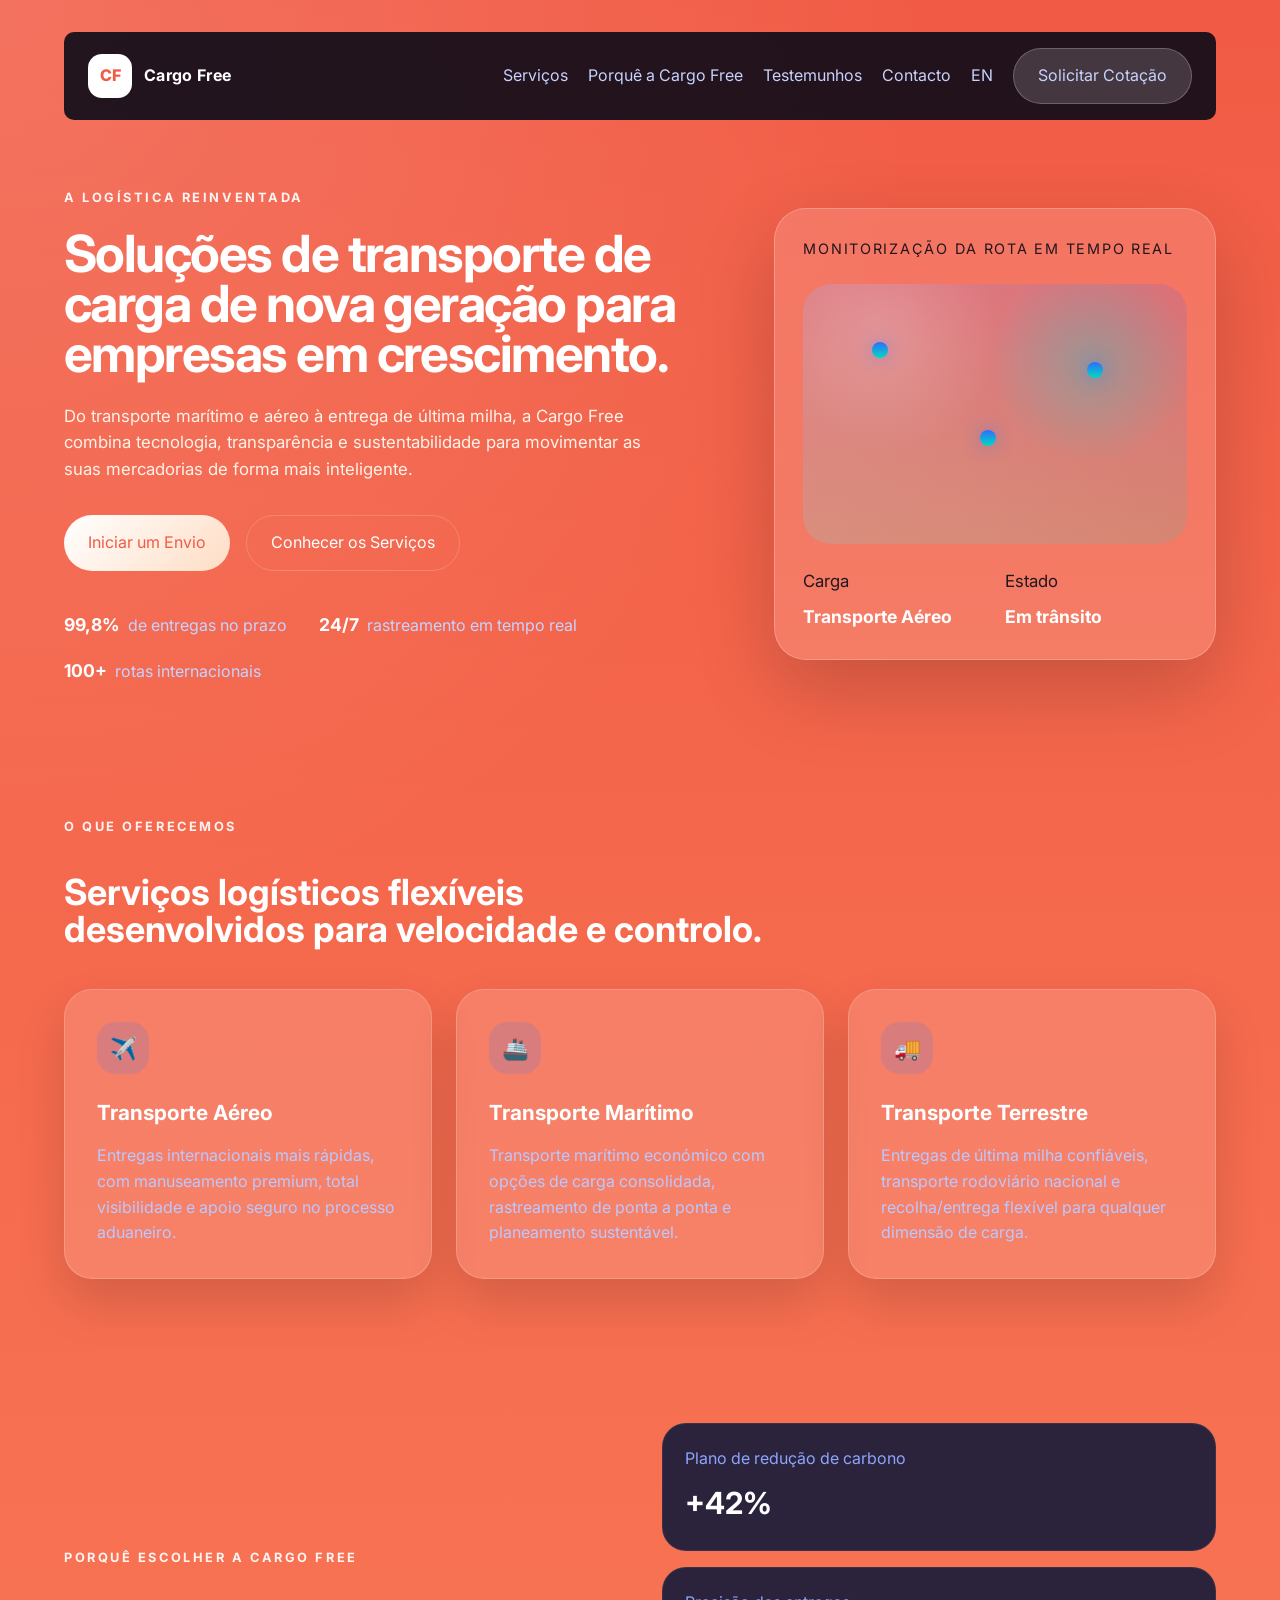
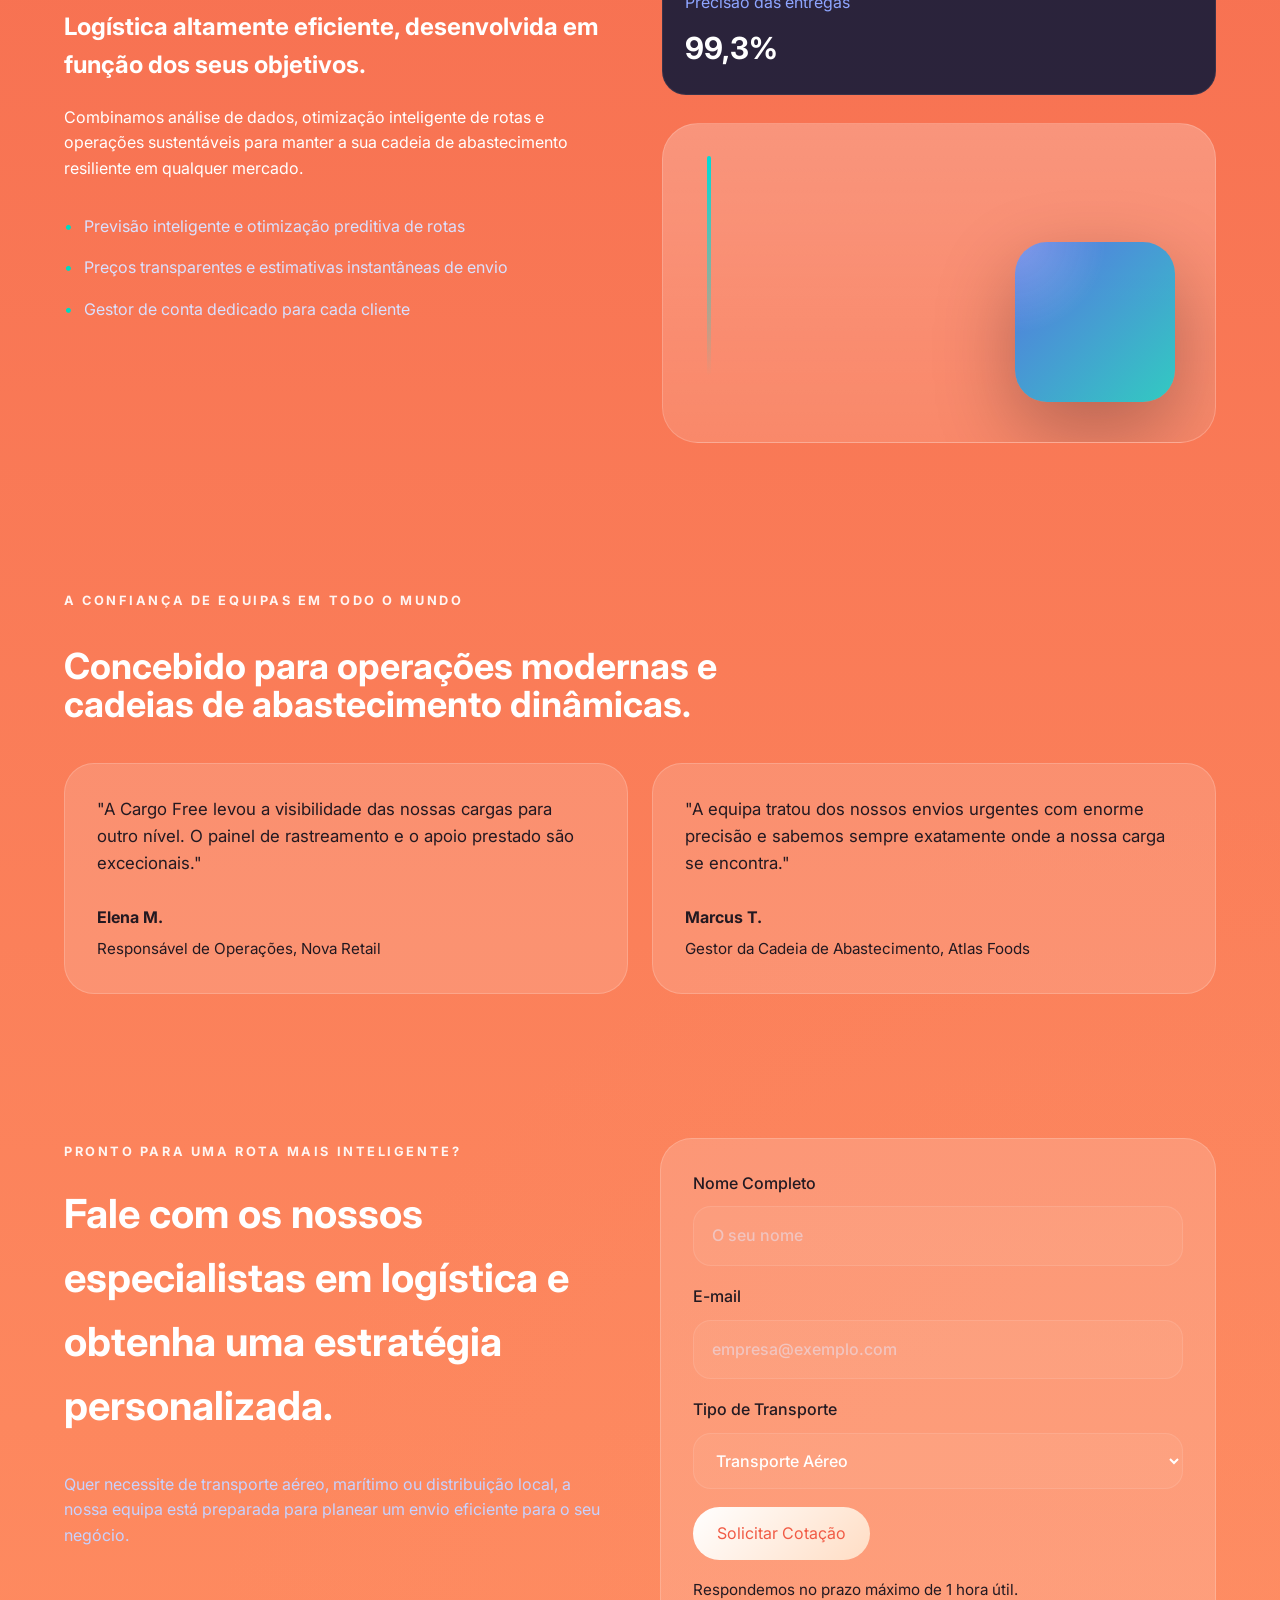
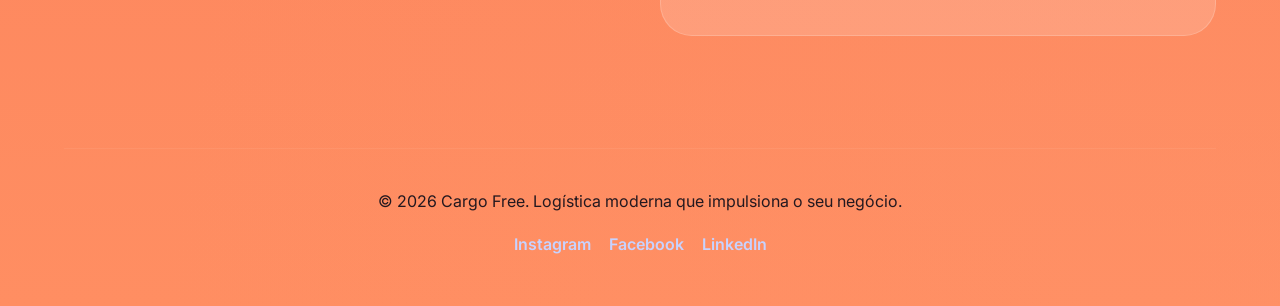
==== pt.html @ 32e4dc3b "first commit" ====
<!DOCTYPE html>
<html lang="pt">
<head>
  <meta charset="UTF-8" />
  <meta name="viewport" content="width=device-width, initial-scale=1.0" />
  <title>Cargo Free | Logística Moderna</title>
  <meta name="description" content="A Cargo Free oferece soluções logísticas inteligentes com transporte de carga, rastreamento em tempo real e envios sustentáveis." />
  <link rel="preconnect" href="https://fonts.googleapis.com" />
  <link rel="preconnect" href="https://fonts.gstatic.com" crossorigin />
  <link href="https://fonts.googleapis.com/css2?family=Inter:wght@400;500;600;700;800&display=swap" rel="stylesheet" />
  <link rel="stylesheet" href="style.css" />
</head>
<body>
  <div class="page-shell">
    <header class="site-header">
      <div class="brand-row">
        <a class="brand" href="#home">
          <span class="brand-mark">CF</span>
          <span class="brand-text">Cargo Free</span>
        </a>
        <button class="nav-toggle" aria-label="Abrir navegação">
          <span></span><span></span><span></span>
        </button>
      </div>

      <nav class="nav-panel">
        <a href="#services">Serviços</a>
        <a href="#why">Porquê a Cargo Free</a>
        <a href="#testimonials">Testemunhos</a>
        <a href="#contact">Contacto</a>
        <a href="index.html">EN</a>
        <a class="button button-secondary" href="#quote">Solicitar Cotação</a>
      </nav>
    </header>

    <main>
      <section class="hero" id="home">
        <div class="hero-copy">
          <span class="eyebrow">A logística reinventada</span>

          <h1>Soluções de transporte de carga de nova geração para empresas em crescimento.</h1>

          <p>
            Do transporte marítimo e aéreo à entrega de última milha,
            a Cargo Free combina tecnologia, transparência e sustentabilidade
            para movimentar as suas mercadorias de forma mais inteligente.
          </p>

          <div class="hero-actions">
            <a class="button button-primary" href="#contact">Iniciar um Envio</a>
            <a class="button button-ghost" href="#services">Conhecer os Serviços</a>
          </div>

          <ul class="hero-stats">
            <li><strong>99,8%</strong> de entregas no prazo</li>
            <li><strong>24/7</strong> rastreamento em tempo real</li>
            <li><strong>100+</strong> rotas internacionais</li>
          </ul>
        </div>

        <div class="hero-visual">
          <div class="visual-card">
            <div class="visual-tag">Monitorização da rota em tempo real</div>

            <div class="visual-map">
              <div class="dot dot-1"></div>
              <div class="dot dot-2"></div>
              <div class="dot dot-3"></div>
            </div>

            <div class="visual-details">
              <div>
                <p>Carga</p>
                <strong>Transporte Aéreo</strong>
              </div>

              <div>
                <p>Estado</p>
                <strong>Em trânsito</strong>
              </div>
            </div>
          </div>
        </div>
      </section>

      <section class="services" id="services">
        <div class="section-header">
          <span class="eyebrow">O que oferecemos</span>

          <h2>Serviços logísticos flexíveis desenvolvidos para velocidade e controlo.</h2>
        </div>

        <div class="service-grid">
          <article class="service-card">
            <span class="card-icon">✈️</span>
            <h3>Transporte Aéreo</h3>
            <p>
              Entregas internacionais mais rápidas, com manuseamento premium,
              total visibilidade e apoio seguro no processo aduaneiro.
            </p>
          </article>

          <article class="service-card">
            <span class="card-icon">🚢</span>
            <h3>Transporte Marítimo</h3>
            <p>
              Transporte marítimo económico com opções de carga consolidada,
              rastreamento de ponta a ponta e planeamento sustentável.
            </p>
          </article>

          <article class="service-card">
            <span class="card-icon">🚚</span>
            <h3>Transporte Terrestre</h3>
            <p>
              Entregas de última milha confiáveis, transporte rodoviário nacional
              e recolha/entrega flexível para qualquer dimensão de carga.
            </p>
          </article>
        </div>
      </section>

      <section class="feature-split" id="why">
        <div class="feature-copy">
          <span class="eyebrow">Porquê escolher a Cargo Free</span>

          <h2>Logística altamente eficiente, desenvolvida em função dos seus objetivos.</h2>

          <p>
            Combinamos análise de dados, otimização inteligente de rotas e
            operações sustentáveis para manter a sua cadeia de abastecimento
            resiliente em qualquer mercado.
          </p>

          <ul class="feature-list">
            <li>Previsão inteligente e otimização preditiva de rotas</li>
            <li>Preços transparentes e estimativas instantâneas de envio</li>
            <li>Gestor de conta dedicado para cada cliente</li>
          </ul>
        </div>

        <div class="feature-visual">
          <div class="metric-card">
            <div>
              <p>Plano de redução de carbono</p>
              <strong>+42%</strong>
            </div>

            <div>
              <p>Precisão das entregas</p>
              <strong>99,3%</strong>
            </div>
          </div>

          <div class="visual-hero">
            <div class="line-glow"></div>
            <div class="cargo-stack"></div>
          </div>
        </div>
      </section>

      <section class="testimonials" id="testimonials">
        <div class="section-header">
          <span class="eyebrow">A confiança de equipas em todo o mundo</span>

          <h2>Concebido para operações modernas e cadeias de abastecimento dinâmicas.</h2>
        </div>

        <div class="quote-grid">
          <article class="quote-card">
            <p>
              "A Cargo Free levou a visibilidade das nossas cargas para outro nível.
              O painel de rastreamento e o apoio prestado são excecionais."
            </p>

            <footer>
              <strong>Elena M.</strong>
              <span>Responsável de Operações, Nova Retail</span>
            </footer>
          </article>

          <article class="quote-card">
            <p>
              "A equipa tratou dos nossos envios urgentes com enorme precisão e
              sabemos sempre exatamente onde a nossa carga se encontra."
            </p>

            <footer>
              <strong>Marcus T.</strong>
              <span>Gestor da Cadeia de Abastecimento, Atlas Foods</span>
            </footer>
          </article>
        </div>
      </section>

      <section class="contact-panel" id="contact">
        <div class="contact-copy">
          <span class="eyebrow">Pronto para uma rota mais inteligente?</span>

          <h2>Fale com os nossos especialistas em logística e obtenha uma estratégia personalizada.</h2>

          <p>
            Quer necessite de transporte aéreo, marítimo ou distribuição local,
            a nossa equipa está preparada para planear um envio eficiente para o seu negócio.
          </p>
        </div>

        <form class="contact-form" id="quote" action="#" method="post">
          <label>
            Nome Completo
            <input type="text" name="name" placeholder="O seu nome" required />
          </label>

          <label>
            E-mail
            <input type="email" name="email" placeholder="empresa@exemplo.com" required />
          </label>

          <label>
            Tipo de Transporte
            <select name="service" required>
              <option value="air">Transporte Aéreo</option>
              <option value="ocean">Transporte Marítimo</option>
              <option value="ground">Transporte Terrestre</option>
              <option value="custom">Logística Personalizada</option>
            </select>
          </label>

          <button class="button button-primary" type="submit">
            Solicitar Cotação
          </button>

          <p class="form-note">
            Respondemos no prazo máximo de 1 hora útil.
          </p>
        </form>
      </section>
    </main>

    <footer class="site-footer">
      <p>© 2026 Cargo Free. Logística moderna que impulsiona o seu negócio.</p>
      <div class="social-links">
        <a href="https://www.instagram.com" target="_blank" rel="noopener noreferrer">Instagram</a>
        <a href="https://www.facebook.com" target="_blank" rel="noopener noreferrer">Facebook</a>
        <a href="https://www.linkedin.com" target="_blank" rel="noopener noreferrer">LinkedIn</a>
      </div>
    </footer>
  </div>

  <script src="script.js"></script>
</body>
</html>
---- style.css ----
* {
  box-sizing: border-box;
}

:root {
  color-scheme: dark;
  font-family: 'Inter', sans-serif;
  font-size: 16px;
  line-height: 1.6;
  color: #ffffff;
  background: #f15b45;
  --bg: #f15b45;
  --bg-soft: #ff8d6a;
  --surface: rgba(255,255,255,0.14);
  --surface-strong: rgba(255,255,255,0.18);
  --text: #ffffff;
  --text-muted: rgba(255,255,255,0.88);
  --accent: #ffe9d7;
}

html, body {
  margin: 0;
  min-height: 100%;
}

body {
  background: radial-gradient(circle at top left, rgba(255, 255, 255, 0.14), transparent 25%),
              radial-gradient(circle at bottom right, rgba(255, 150, 110, 0.28), transparent 30%),
              linear-gradient(180deg, #f15b45 0%, #ff8e62 100%);
}

button, input, select {
  font: inherit;
}

.page-shell {
  max-width: 1200px;
  margin: 0 auto;
  padding: 32px 24px 48px;
}

.site-header {
  display: flex;
  justify-content: space-between;
  align-items: center;
  gap: 24px;
  position: sticky;
  top: 0;
  z-index: 20;
  padding: 16px 24px;
  background: rgba(5, 8, 22, 0.88);
  backdrop-filter: blur(18px);
  border-radius: 10px;
}

.brand-row {
  display: flex;
  align-items: center;
  gap: 16px;
}

.brand {
  display: flex;
  align-items: center;
  gap: 12px;
  text-decoration: none;
  color: inherit;
}

.brand-mark {
  width: 44px;
  height: 44px;
  display: grid;
  place-items: center;
  border-radius: 14px;
  background: #ffffff;
  color: #f15b45;
  font-weight: 800;
}

.brand-text {
  font-weight: 700;
  letter-spacing: 0.02em;
}

.nav-toggle {
  display: none;
  border: 0;
  background: transparent;
  cursor: pointer;
  padding: 6px;
}

.nav-toggle span {
  display: block;
  width: 24px;
  height: 2px;
  border-radius: 999px;
  background: #e7e9ff;
  margin: 5px 0;
}

.nav-panel {
  display: flex;
  flex-wrap: wrap;
  justify-content: flex-end;
  gap: 20px;
  align-items: center;
}

.nav-panel a {
  color: #c7d2ff;
  text-decoration: none;
  transition: color 0.25s ease;
}

.nav-panel a:hover {
  color: #fff;
}

.button {
  display: inline-flex;
  align-items: center;
  justify-content: center;
  border: none;
  border-radius: 999px;
  padding: 14px 24px;
  cursor: pointer;
  text-decoration: none;
  transition: transform 0.25s ease, background 0.25s ease, color 0.25s ease;
}

.button:hover {
  transform: translateY(-1px);
}

.button-primary {
  background: linear-gradient(135deg, #ffffff 0%, #ffddc4 100%);
  color: #f15b45;
}

.button-secondary {
  background: rgba(255,255,255,0.16);
  color: #ffffff;
  border: 1px solid rgba(255,255,255,0.22);
}

.button-ghost {
  background: transparent;
  border: 1px solid rgba(255,255,255,0.18);
  color: #fff;
}

.hero {
  display: grid;
  grid-template-columns: 1.2fr 0.8fr;
  gap: 48px;
  align-items: center;
  padding: 64px 0 56px;
}

.hero-copy {
  max-width: 640px;
}

.eyebrow {
  display: inline-flex;
  text-transform: uppercase;
  letter-spacing: 0.2em;
  color: rgba(255,255,255,0.92);
  font-size: 0.8rem;
  font-weight: 700;
  margin-bottom: 20px;
}

.hero h1 {
  font-size: clamp(3rem, 4vw, 4.8rem);
  margin: 0 0 24px;
  line-height: 0.98;
  letter-spacing: -0.03em;
}

.hero p {
  color: #fff2e8;
  font-size: 1.05rem;
  max-width: 580px;
  margin: 0 0 32px;
}

.hero-actions {
  display: flex;
  flex-wrap: wrap;
  gap: 16px;
  margin-bottom: 40px;
}

.hero-stats {
  display: flex;
  flex-wrap: wrap;
  gap: 18px 32px;
  list-style: none;
  padding: 0;
  margin: 0;
}

.hero-stats li {
  display: flex;
  align-items: baseline;
  gap: 8px;
  color: #c7d2ff;
}

.hero-stats strong {
  color: #fff;
  font-size: 1.1rem;
}

.hero-visual {
  position: relative;
}

.visual-card {
  background: rgba(255,255,255,0.15);
  border: 1px solid rgba(255,255,255,0.22);
  border-radius: 32px;
  padding: 28px;
  min-height: 420px;
  display: grid;
  gap: 24px;
  box-shadow: 0 32px 80px rgba(0, 0, 0, 0.18);
}

.visual-tag {
  font-size: 0.9rem;
  color: rgba(5, 8, 22, 0.88);
  letter-spacing: 0.12em;
  text-transform: uppercase;
}

.visual-map {
  position: relative;
  height: 260px;
  border-radius: 28px;
  overflow: hidden;
  background: linear-gradient(180deg, rgba(70, 80, 255, 0.14) 0%, rgba(0, 218, 214, 0.12) 100%);
}

.visual-map::before {
  content: '';
  position: absolute;
  inset: 0;
  background-image: radial-gradient(circle at 20% 20%, rgba(255,255,255,0.18) 0, transparent 32%),
                    radial-gradient(circle at 75% 30%, rgba(0,218,214,0.28) 0, transparent 30%),
                    linear-gradient(90deg, rgba(255,255,255,0.08), rgba(255,255,255,0));
}

.dot {
  position: absolute;
  width: 16px;
  height: 16px;
  border-radius: 50%;
  background: linear-gradient(180deg, #2f6cff, #00dac0);
  box-shadow: 0 0 18px rgba(47,108,255,0.45);
}

.dot-1 { top: 22%; left: 18%; }
.dot-2 { top: 56%; left: 46%; }
.dot-3 { top: 30%; left: 74%; }

.visual-details {
  display: grid;
  grid-template-columns: repeat(2, minmax(0, 1fr));
  gap: 20px;
}

.visual-details p {
  margin: 0 0 8px;
  color: rgba(5, 8, 22, 0.88);
}

.visual-details strong {
  color: #fff;
  font-size: 1.1rem;
}

.services, .feature-split, .testimonials, .contact-panel {
  padding: 72px 0;
}

.section-header {
  max-width: 700px;
  margin-bottom: 40px;
}

.section-header h2 {
  margin: 16px 0 0;
  font-size: clamp(2.25rem, 2.8vw, 3.4rem);
  line-height: 1.05;
}

.service-grid {
  display: grid;
  grid-template-columns: repeat(3, minmax(0, 1fr));
  gap: 24px;
}

.service-card {
  padding: 32px;
  border-radius: 28px;
  background: rgba(255,255,255,0.14);
  border: 1px solid rgba(255,255,255,0.18);
  box-shadow: 0 24px 50px rgba(0, 0, 0, 0.14);
}

.card-icon {
  display: inline-flex;
  width: 52px;
  height: 52px;
  align-items: center;
  justify-content: center;
  border-radius: 18px;
  background: rgba(47, 108, 255, 0.14);
  margin-bottom: 22px;
  font-size: 1.35rem;
}

.service-card h3 {
  margin: 0 0 14px;
  font-size: 1.3rem;
}

.service-card p {
  margin: 0;
  color: #bbc7ff;
}

.feature-split {
  display: grid;
  grid-template-columns: 1fr 1fr;
  gap: 44px;
  align-items: center;
}

.feature-list {
  display: grid;
  gap: 16px;
  padding: 0;
  margin: 32px 0 0;
  list-style: none;
}

.feature-list li {
  padding-left: 20px;
  position: relative;
  color: #d9e0ff;
}

.feature-list li::before {
  content: '•';
  position: absolute;
  left: 0;
  color: #00dac0;
}

.feature-visual {
  display: grid;
  gap: 28px;
}

.metric-card {
  display: grid;
  gap: 16px;
}

.metric-card div {
  background: rgba(14, 25, 56, 0.88);
  border-radius: 24px;
  padding: 22px;
  border: 1px solid rgba(255,255,255,0.07);
}

.metric-card p {
  margin: 0 0 8px;
  color: #8ea5ff;
}

.metric-card strong {
  display: block;
  font-size: 1.9rem;
  color: #fff;
}

.visual-hero {
  position: relative;
  min-height: 320px;
  border-radius: 36px;
  background: linear-gradient(180deg, rgba(255,255,255,0.24), rgba(255, 255, 255, 0.12));
  border: 1px solid rgba(255,255,255,0.18);
  overflow: hidden;
}

.line-glow {
  position: absolute;
  inset: 32px auto auto 44px;
  width: 4px;
  height: 220px;
  background: linear-gradient(180deg, rgba(0,218,214,1), rgba(47,108,255,0));
  border-radius: 999px;
}

.cargo-stack {
  position: absolute;
  right: 40px;
  bottom: 40px;
  width: 160px;
  height: 160px;
  background: radial-gradient(circle at top left, rgba(255,255,255,0.25), transparent 40%),
              linear-gradient(135deg, rgba(47, 108, 255, 0.8), rgba(0, 218, 214, 0.8));
  border-radius: 32px;
  box-shadow: 0 30px 80px rgba(1, 5, 18, 0.28);
}

.testimonials .quote-grid {
  display: grid;
  grid-template-columns: repeat(2, minmax(0, 1fr));
  gap: 24px;
}

.quote-card {
  background: rgba(255,255,255,0.14);
  border: 1px solid rgba(255,255,255,0.18);
  border-radius: 30px;
  padding: 32px;
}

.quote-card p {
  margin: 0 0 28px;
  color: rgba(5, 8, 22, 0.88);
  font-size: 1.05rem;
}

.quote-card footer {
  display: grid;
  gap: 6px;
}

.quote-card strong {
  color: rgba(5, 8, 22, 0.88);
}

.quote-card span {
  color: rgba(5, 8, 22, 0.88);
  font-size: 0.95rem;
}

.contact-panel {
  display: grid;
  grid-template-columns: 1fr 1fr;
  gap: 40px;
  align-items: start;
}

.contact-copy h2 {
  margin-top: 0;
  font-size: clamp(2.5rem, 3vw, 3.6rem);
}

.contact-copy p {
  margin: 20px 0 0;
  color: #c7d2ff;
  max-width: 540px;
}

.contact-form {
  display: grid;
  gap: 18px;
  padding: 32px;
  background: rgba(255,255,255,0.16);
  border-radius: 32px;
  border: 1px solid rgba(255,255,255,0.18);
}

.contact-form label {
  display: grid;
  gap: 10px;
  color: rgba(5, 8, 22, 0.88);
  font-weight: 500;
}

.contact-form input,
.contact-form select {
  width: 100%;
  padding: 16px 18px;
  border-radius: 18px;
  background: rgba(255,255,255,0.05);
  border: 1px solid rgba(255,255,255,0.1);
  color: #fff;
}

.contact-form input::placeholder {
  color: rgba(231, 233, 255, 0.5);
}

.contact-form button {
  width: fit-content;
}

.form-note {
  margin: 0;
  color: rgba(5, 8, 22, 0.88);
  font-size: 0.95rem;
}

.site-footer {
  margin-top: 40px;
  padding-top: 24px;
  border-top: 1px solid rgba(255,255,255,0.06);
  text-align: center;
  color: rgba(5, 8, 22, 0.88);
}

.social-links {
  display: flex;
  justify-content: center;
  flex-wrap: wrap;
  gap: 18px;
  margin-top: 18px;
}

.social-links a {
  color: #c7d2ff;
  text-decoration: none;
  font-weight: 600;
  transition: color 0.2s ease;
}

.social-links a:hover {
  color: #ffffff;
}

@media (max-width: 960px) {
  .hero, .feature-split, .contact-panel {
    grid-template-columns: 1fr;
  }

  .service-grid, .quote-grid {
    grid-template-columns: 1fr;
  }

  .hero {
    gap: 32px;
  }
}

@media (max-width: 720px) {
  .page-shell {
    padding: 24px 18px 32px;
  }

  .site-header {
    flex-direction: column;
    align-items: stretch;
  }

  .nav-toggle {
    display: inline-flex;
  }

  .nav-panel {
    display: none;
    flex-direction: column;
    align-items: stretch;
    gap: 16px;
    padding: 20px 0 0;
    border-top: 1px solid rgba(255,255,255,0.08);
  }

  .nav-panel.open {
    display: flex;
  }

  .nav-panel a.button-secondary {
    width: 100%;
  }
}

@media (max-width: 600px) {
  .hero {
    gap: 24px;
  }

  .hero-copy {
    width: 100%;
  }

  .hero h1 {
    font-size: clamp(2.4rem, 7vw, 3.2rem);
  }

  .hero p,
  .contact-copy p,
  .service-card p,
  .quote-card p {
    font-size: 0.95rem;
  }

  .hero-actions,
  .hero-stats {
    flex-direction: column;
    gap: 14px;
  }

  .hero-stats {
    gap: 14px;
  }

  .visual-card {
    min-height: auto;
    padding: 22px;
  }

  .visual-map {
    height: 220px;
  }

  .service-card,
  .quote-card,
  .contact-form {
    padding: 24px;
  }

  .section-header {
    margin-bottom: 28px;
  }

  .feature-split {
    gap: 28px;
  }

  .feature-visual {
    gap: 20px;
  }

  .metric-card div {
    padding: 18px;
  }

  .visual-hero {
    min-height: 260px;
  }

  .cargo-stack {
    right: 24px;
    bottom: 24px;
    width: 130px;
    height: 130px;
  }

  .contact-panel {
    gap: 28px;
  }
}

@media (max-width: 520px) {
  .page-shell {
    padding: 20px 16px 28px;
  }

  .site-header {
    padding-bottom: 12px;
  }

  .brand-row,
  .nav-panel {
    gap: 12px;
  }

  .nav-panel {
    padding: 16px 0 0;
  }

  .hero h1 {
    font-size: 2.5rem;
    line-height: 1.05;
  }

  .hero p,
  .service-card p,
  .quote-card p,
  .contact-copy p {
    max-width: 100%;
  }

  .visual-card {
    border-radius: 24px;
  }

  .service-grid,
  .quote-grid {
    gap: 18px;
  }

  .service-card,
  .quote-card,
  .contact-form {
    border-radius: 24px;
  }

  .contact-form {
    padding: 20px;
  }

  .contact-form input,
  .contact-form select {
    padding: 14px 16px;
  }

  .button {
    padding: 12px 20px;
  }

  .hero-actions .button,
  .nav-panel a {
    width: 100%;
  }

  .hero-actions {
    margin-bottom: 24px;
  }

  .hero-stats li {
    flex-direction: column;
    align-items: flex-start;
  }
}
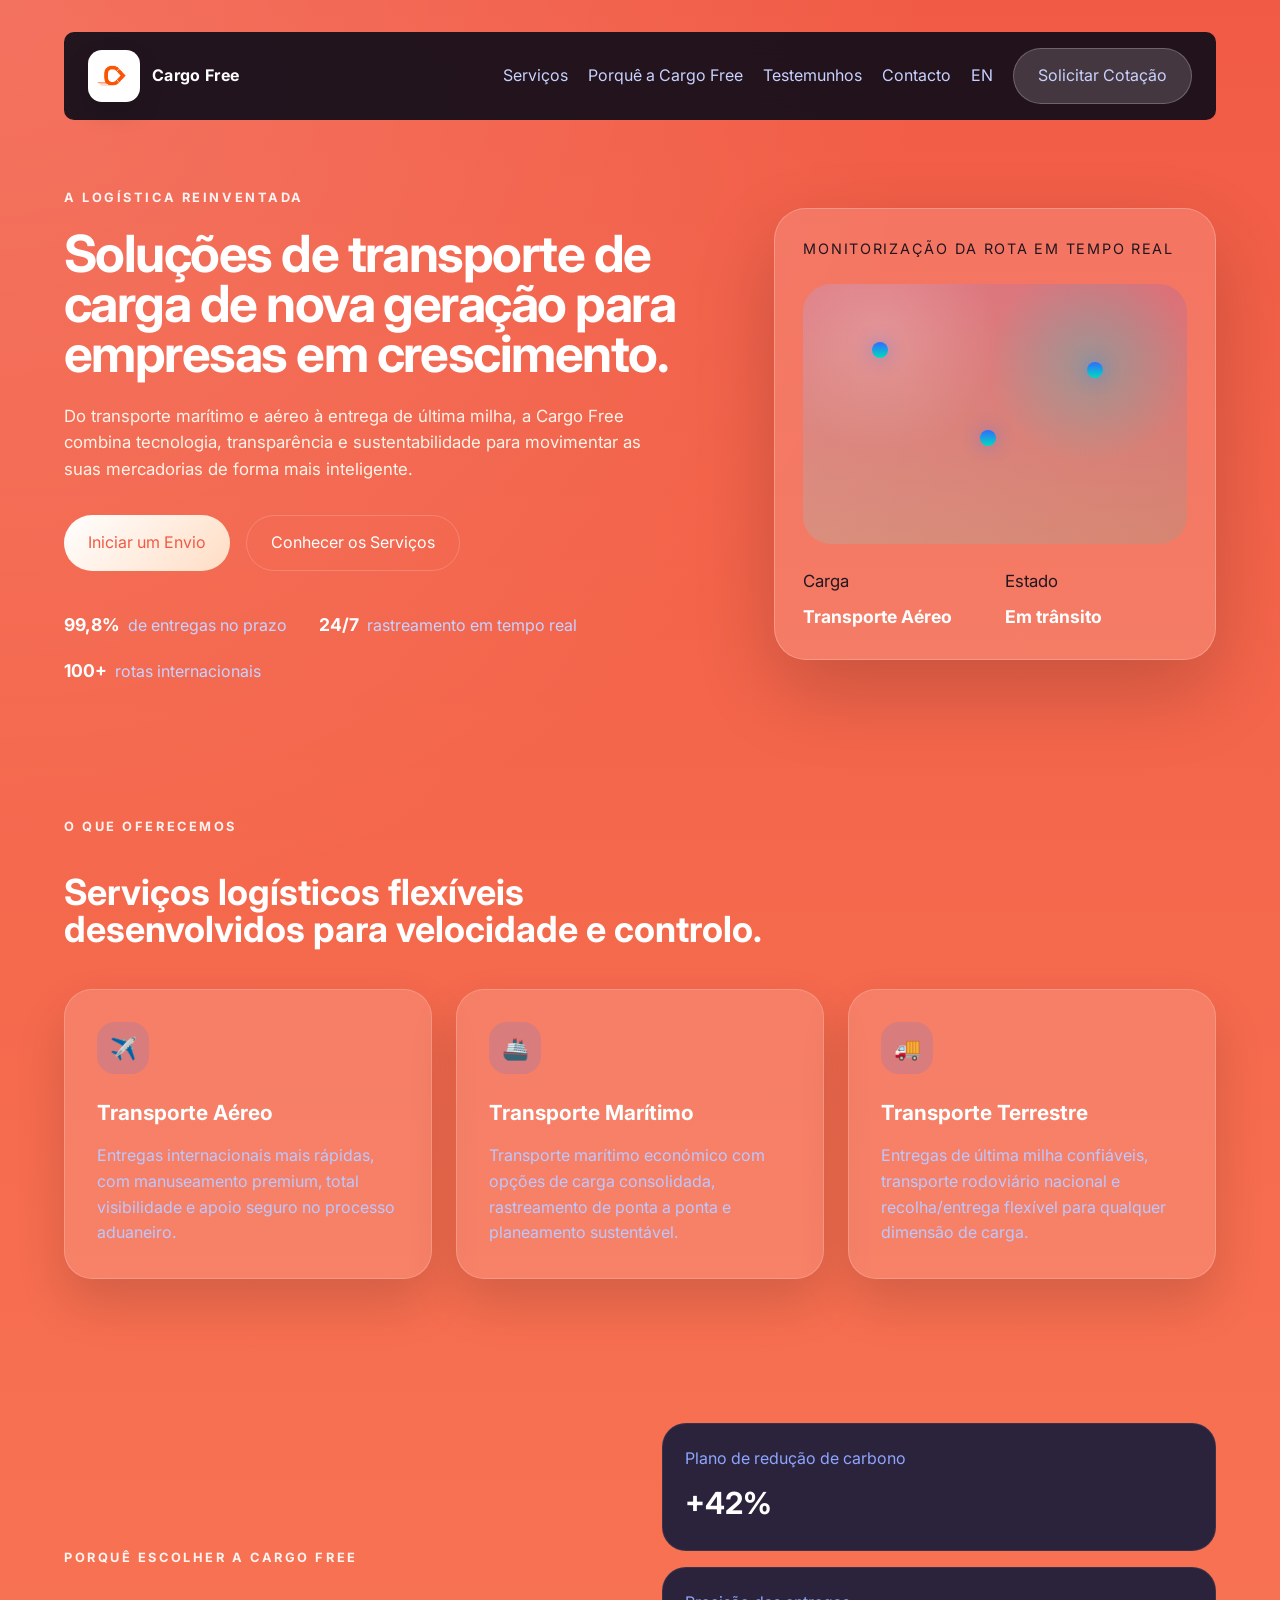
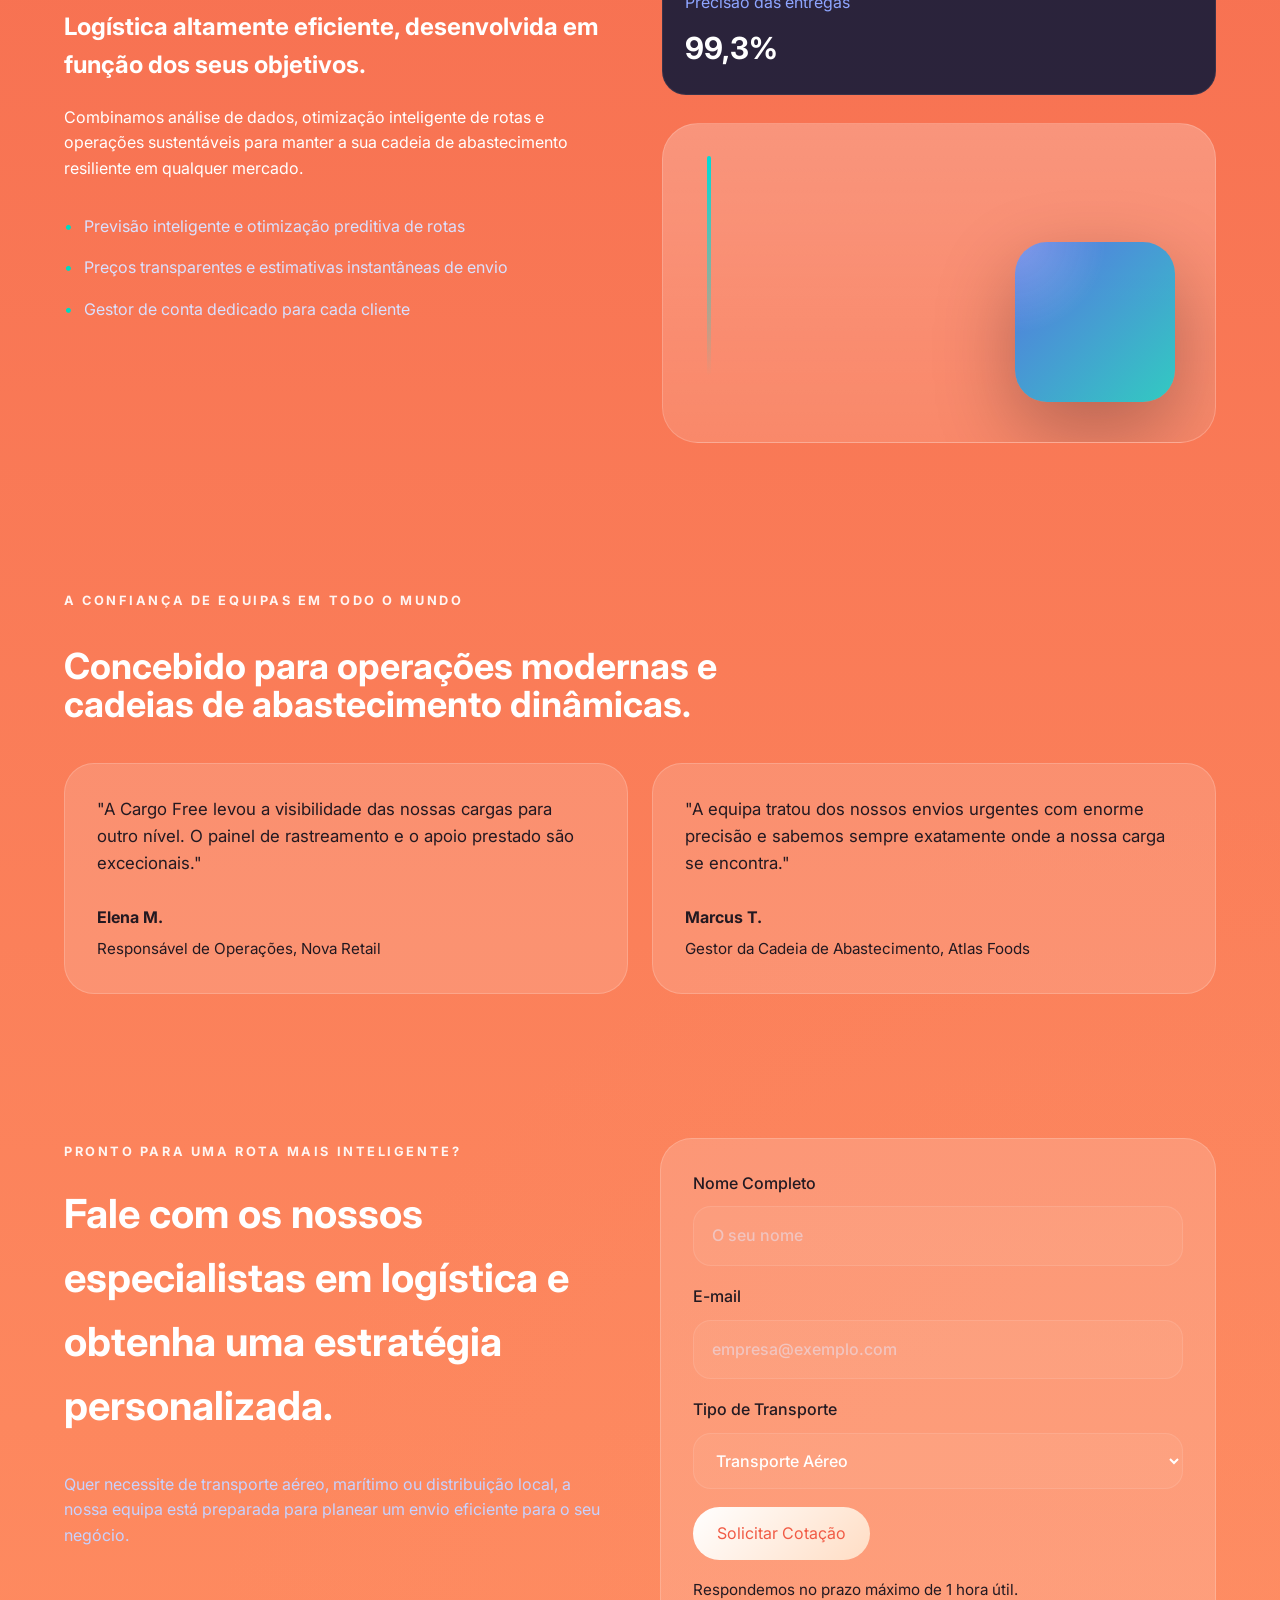
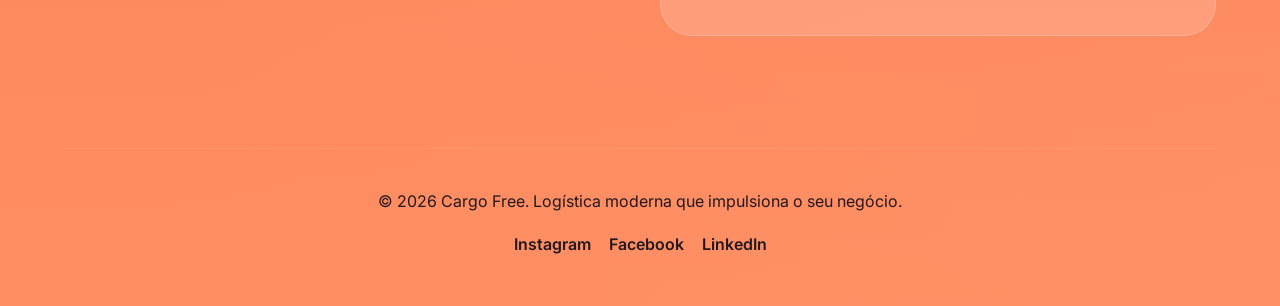
==== commit 6913dccd: "logo" ====
--- a/pt.html
+++ b/pt.html
@@ -15,7 +15,7 @@
     <header class="site-header">
       <div class="brand-row">
         <a class="brand" href="#home">
-          <span class="brand-mark">CF</span>
+          <img src="./img/logo.png" alt="Cargo Free Logo" id="logo" class="brand-logo" />
           <span class="brand-text">Cargo Free</span>
         </a>
         <button class="nav-toggle" aria-label="Abrir navegação">
--- a/style.css
+++ b/style.css
@@ -78,6 +78,17 @@
   font-weight: 800;
 }
 
+.brand-logo {
+  display: block;
+  width: 52px;
+  height: 52px;
+  object-fit: contain;
+  padding: 6px;
+  border-radius: 14px;
+  background: #ffffff;
+  box-shadow: 0 10px 24px rgba(0, 0, 0, 0.14);
+}
+
 .brand-text {
   font-weight: 700;
   letter-spacing: 0.02em;
@@ -528,7 +539,7 @@
 }
 
 .social-links a {
-  color: #c7d2ff;
+  color: rgba(5, 8, 22, 0.88);
   text-decoration: none;
   font-weight: 600;
   transition: color 0.2s ease;
@@ -675,6 +686,12 @@
     gap: 12px;
   }
 
+  .brand-row .brand #logo {
+    width: 26px;
+    height: 26px;
+    border-radius: 10px;
+  }
+
   .nav-panel {
     padding: 16px 0 0;
   }
